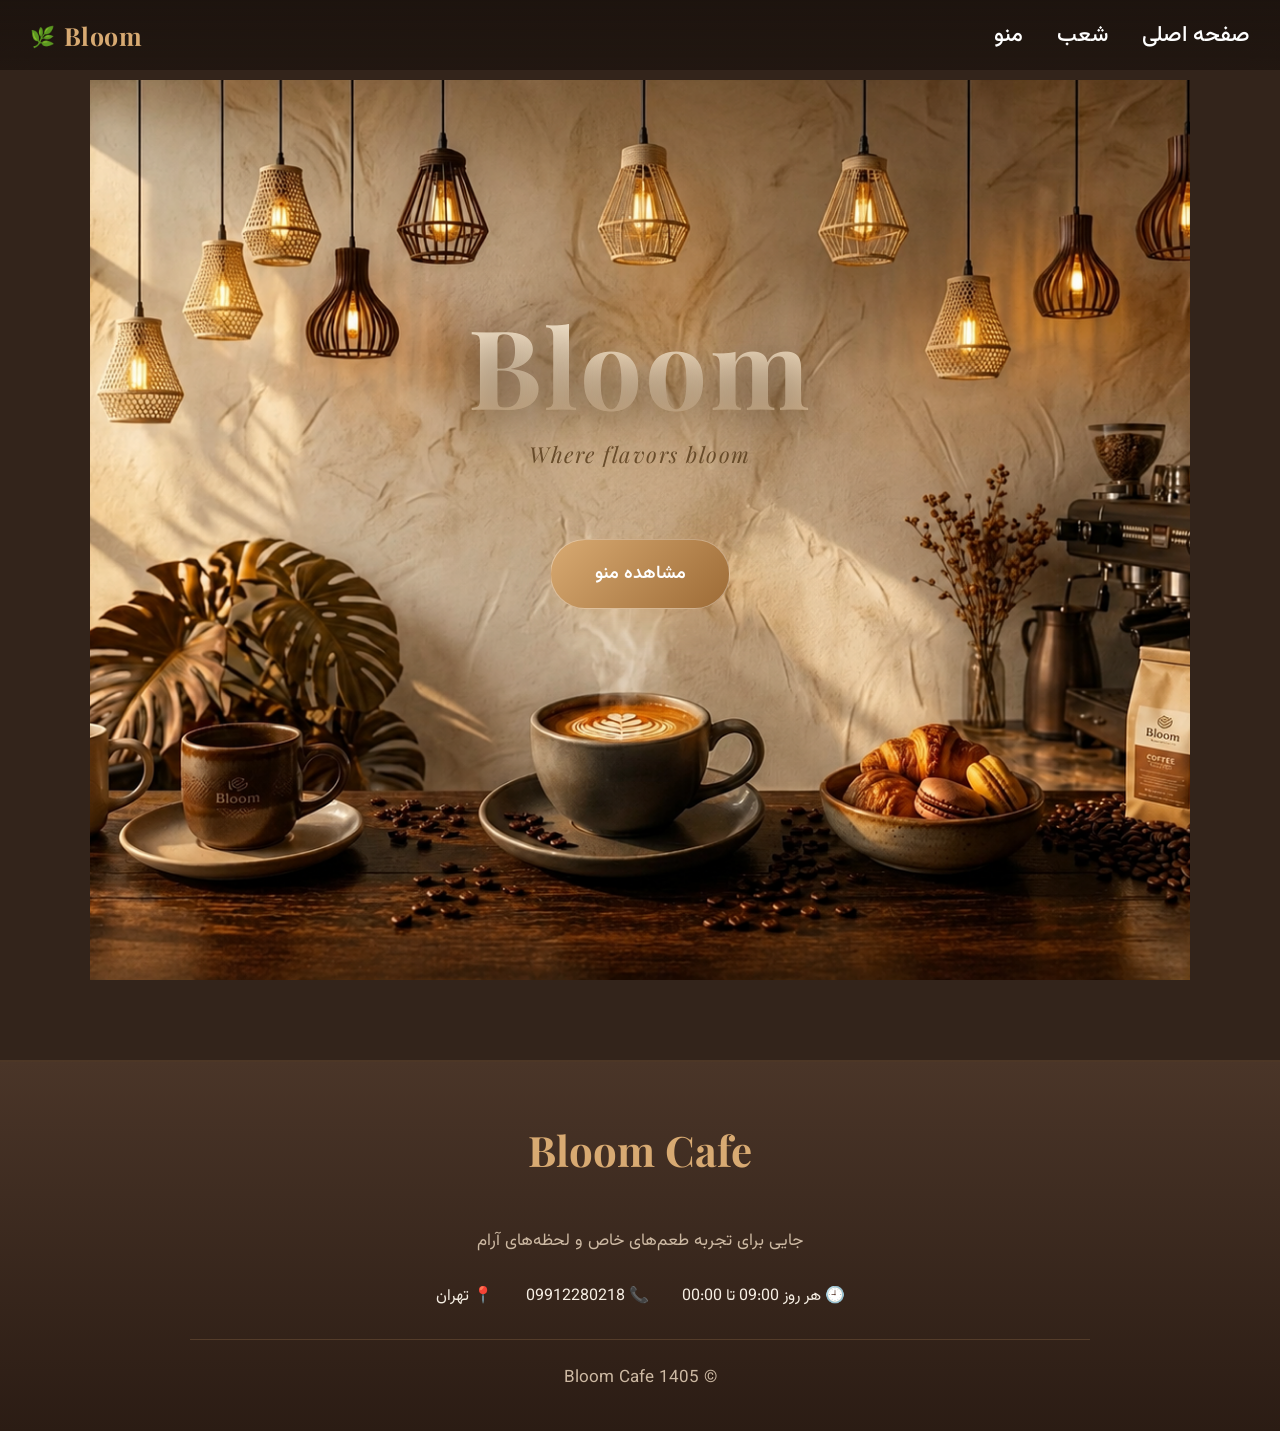
==== index.html @ 7540ba4f "first commit" ====
<!DOCTYPE html>
<html lang="fa" dir="rtl">
    <head>
        <meta charset="UTF-8">
        <meta name="viewport" content="width=device-width, initial-scale=1.0">
        <meta name="description" content="کافه بلوم - جایی که طعم‌ها شکوفه می‌زنند">
        <meta name="theme-color" content="#17100c">

        <link rel="preconnect" href="https://fonts.googleapis.com">
        <link rel="preconnect" href="https://fonts.gstatic.com" crossorigin>
        <link href="https://fonts.googleapis.com/css2?family=Vazirmatn:wght@300;400;500;600;700&display=swap" rel="stylesheet">   
        <link rel="stylesheet" href="style.css">
        <title>کافه بلوم | Bloom </title>
    </head>
    <body>
        <header>
            <nav class="navbar" aria-label="منوی اصلی">
                <div class="navbar-content">

                    <div class="logo">
                      <span class="leaf">🌿</span>
                      <span class="logo-text">Bloom</span>
                    </div>

                    <ul class="nav-links" id="navLinks">
                        <li><a href="menu.html">منو</a></li>
                        <li><a href="menu.html">شعب</a></li> 
                        <li><a href="index.html">صفحه اصلی</a></li>
                    </ul>

                    <button class="hamburger" id="hamburger" type="button" aria-label="منوی موبایل " aria-expanded="false"
                        aria-controls="navLinks">
                        <span></span>
                        <span></span>
                        <span></span>
                    </button>

                </div>

            </nav>
        </header>

        <main>
            <section id="home" class="hero">
                <div class="hero-bg"></div>
                </div>
                    <div class="hero-overlay"></div>
                    <div class="hero-content">
                        <div class="hero-text">
                            <h1>
                            Bloom
                            </h1>
                            <p>
                                Where flavors bloom
                            </p>
                        </div>
                        <a href="menu.html" class="btn">مشاهده منو</a>
                    </div>
            </section>
        </main>

        <footer>
            <div class="footer-content">
                <h2>Bloom Cafe</h2>
                <p>
                جایی برای تجربه طعم‌های خاص و لحظه‌های آرام
                </p>
                <div class="footer-info">
                    <span>🕘 هر روز 09:00 تا 00:00</span>
                    <span>📞 09912280218 </span>
                    <span>📍 تهران</span>
                </div>
                <p class="copyright">
                © 1405 Bloom Cafe
                </p>
            </div>
        </footer>
        <script src="script.js"></script>
    </body>
    
</html>
---- style.css ----
@import url('https://fonts.googleapis.com/css2?family=Vazirmatn:wght@300;400;500;600;700&family=Playfair+Display:wght@600;700&display=swap');

:root{
    --dark-bg: #21150f;
    --dark-card: #3a281c;
    --dark-card-hover: #4a3324;
    --primary: #b88952;
    --gold: #d8aa72;
    --cream: #f6eee3;
    --secondary: #cdb9a3;
    --white: #ffffff;
    --light-bg: #f3e8da;
    --border: rgba(216,170,114,.22);
    --muted:#cdb9a3;
}

*{
    margin:0;
    padding:0;
    box-sizing:border-box;
}

html{
    scroll-behavior:smooth;
}

body{
    font-family:'Vazirmatn',sans-serif;
    background:#33241b;
    color:white;
    overflow-x:hidden;
}

a{
    text-decoration:none;
    color:inherit;
}

ul{
    list-style:none;
}

/* ----------- NAVBAR ---------- */

.navbar{
    position:fixed;
    top:0;
    width:100%;
    height:70px;
    z-index:999;
    background:
    linear-gradient(
    180deg,
    rgba(28,19,14,.95),
    rgba(28,19,14,.75)
    );
    backdrop-filter:blur(15px);
    
}
.navbar-content{
    width:100%;
    padding:0 30px;
    height:70px;
    display:flex;
    align-items:center;
    justify-content:space-between;
    direction:ltr;
}
.logo{
    display:flex;
    align-items:center;
    gap:8px;
    color: #d8aa72;
    font-family:'Playfair Display',serif;
    font-size:25px;
    font-weight:700;
    letter-spacing:.5px;
}
.leaf{
    font-size:20px;
}
.nav-links{
    display:flex;
    align-items:center;
    gap:34px;
}
.nav-links a{
    color:#fff;
    font-size:22px;
    font-weight:500;
    position:relative;
    padding:8px 0;
    transition:.3s ease;
}
.nav-links a:hover{

    color:var(--gold);

}
/* ------- hamburger -----*/

.hamburger{

    display:none;
    background:none;
    border:1px solid rgba(214,166,111,.4);
    width:40px;
    height:35px;
    border-radius:8px;

}
.hamburger span{

    display:block;
    height:2px;
    width:22px;
    background:white;
    margin:5px auto;

}

/* ---------------- HERO ------------- */
.hero{
    position:relative;
    width:100%;
    height:100vh;
    display:flex;
    align-items:center;
    justify-content:center;
    overflow:hidden;
}

.hero-bg{
    position:absolute;
    inset:0;
    width:100%;
    height:100%;
    background-image:url("images/cafe.png");
    background-position:center;
    background-size:cover;
    background-repeat:no-repeat;
}
.hero-overlay{
    background:
    linear-gradient(
    90deg,
    rgba(20,12,8,.55),
    rgba(20,12,8,.15),
    rgba(20,12,8,.55)
    ),
    linear-gradient(
    to bottom,
    rgba(20,12,8,.1),
    rgba(20,12,8,.65)
    );
 }

.hero-content{

    position:relative;
    z-index:2;
    text-align:center;
    display:flex;
    flex-direction:column;
    align-items:center;
    transform: translateY(-60px);

}
.hero-text {
    display:flex;
    flex-direction:column;
    animation:showHero 1s ease forwards;
    align-items:center;
    gap:1px;
}
.hero-text h1{
    font-family:'Playfair Display',serif;
    font-size:110px;
    font-weight:700;
    color: #523828;
    letter-spacing:3px;
    background:linear-gradient(
    180deg,
    #fff3df,
    #c8a47a
    );
    -webkit-background-clip:text;
    -webkit-text-fill-color:transparent;
    text-shadow:
    0 10px 35px rgba(0,0,0,.35);
}
.hero-text p{
    font-family:'Playfair Display', serif;
    font-style: italic;
    font-size:22px;
    color:#5f4322;
    letter-spacing:1.5px;
    opacity:.9;
}

.btn{
    margin-top: 30px;
    display:inline-flex;
    align-items:center;
    justify-content:center;
    color:#fff;
    background:
        linear-gradient(
        135deg,
        #d8aa72,
        #9d6b36
        );
    padding:20px 28px;
    backdrop-filter:blur(10px);
    border:1px solid rgba(255,255,255,.35);
    min-width:180px;
    border-radius:999px;
    font-size:18px;
    font-weight:600;
    font-family:inherit;
    cursor:pointer;
    box-shadow:
    0 15px 35px rgba(216,170,114,.25);
    transition:.3s ease;
    animation:fadeInUp .8s ease-out .4s both;
}
.btn:hover{
    background:#d09b5e;
    transform:translateY(-3px);
    box-shadow:
        0 12px 30px rgba(0,0,0,.3),
        0 0 30px rgba(216,170,114,.25);
}



/* --------------- FOOTER ------------- */

footer{
    background:
    linear-gradient(
    180deg,
    #4a3528 0%,
    #2b1c14 100%
    );
    color:#dfdad6;
    padding:60px 10px 40px;
    border-top:2px solid rgba(214,166,111,.2);
}

.footer-content{
    margin:0 auto;
    max-width:900px;
    text-align:center;

}
.footer-content h2{

    font-family:'Playfair Display',serif;
    font-size:42px;
    color:var(--gold);
    margin-bottom:50px;

}
.footer-content p{
    margin-top: 20px;
    color:var(--muted);
    font-size:17px;

}
.footer-info{

    display:flex;
    justify-content:center;
    gap:33px;
    flex-wrap:wrap;
    margin:30px 0;
    color:var(--cream);

}
.copyright{

    padding-top:25px;
    border-top:1px solid rgba(214,166,111,.2);

}



/* --------- MENU ----------*/

.menu-page{

    padding-top:15px;
}

section{

    width:90%;
    max-width:1100px;
    margin:80px auto;

}
section h2{

    text-align:center;
    color:var(--gold);
    font-size:35px;
    margin-bottom:40px;

}
.menu-item{

    display:flex;
    align-items:center;
    gap:25px;
    background:
    linear-gradient(
    135deg,
    #4b3628,
    #302116
);
    padding:20px;
    border:1px solid rgba(216,170,114,.18);
    border-radius:18px;
    margin-bottom:25px;
    transition:.35s;


}
.menu-item:hover{
    background:
    linear-gradient(
    145deg,
    #594131,
    #3b291e
    );
    transform:translateY(-6px);
    border-color:#d8aa72;
    box-shadow:
    0 20px 45px rgba(0,0,0,.35);

}

.menu-item img{

    width:120px;
    height:120px;
    object-fit:cover;
    border-radius:15px;

}

.item-info{

    flex:1;

}

.item-info h3{

    font-size:25px;

}
.item-info p{

    color:var(--muted);

}
.price{

    color:var(--gold);
    font-size:22px;
    font-weight:bold;

}
/*  MOBILE  */
@media(max-width:700px){
.hero-bg{
background-position:center;
}

.hero-text h1{
font-size:60px;
}


.navbar-content{

    direction:ltr;

}
.hamburger{

    display:block;

}
.nav-links{

    display:none;
    position:absolute;
    top:65px;
    right:0;
    width:100%;
    background:#17100c;
    flex-direction:column;
    text-align:center;
    padding:25px;

}
.nav-links.active{

    display:flex;

}
.hero-text h1{

    font-size:70px;

}
.hero-text p{

    font-size:18px;

}
.btn{

    padding:16px 40px;

}
.menu-item{

    flex-direction:column;
    text-align:center;

}
.price{

    margin-top:10px;

}
.footer-info{

    flex-direction:column;

}
}
@keyframes showHero{

from{
opacity:0;
transform:translateY(40px);
}

to{
opacity:1;
transform:translateY(-40px);
}

}
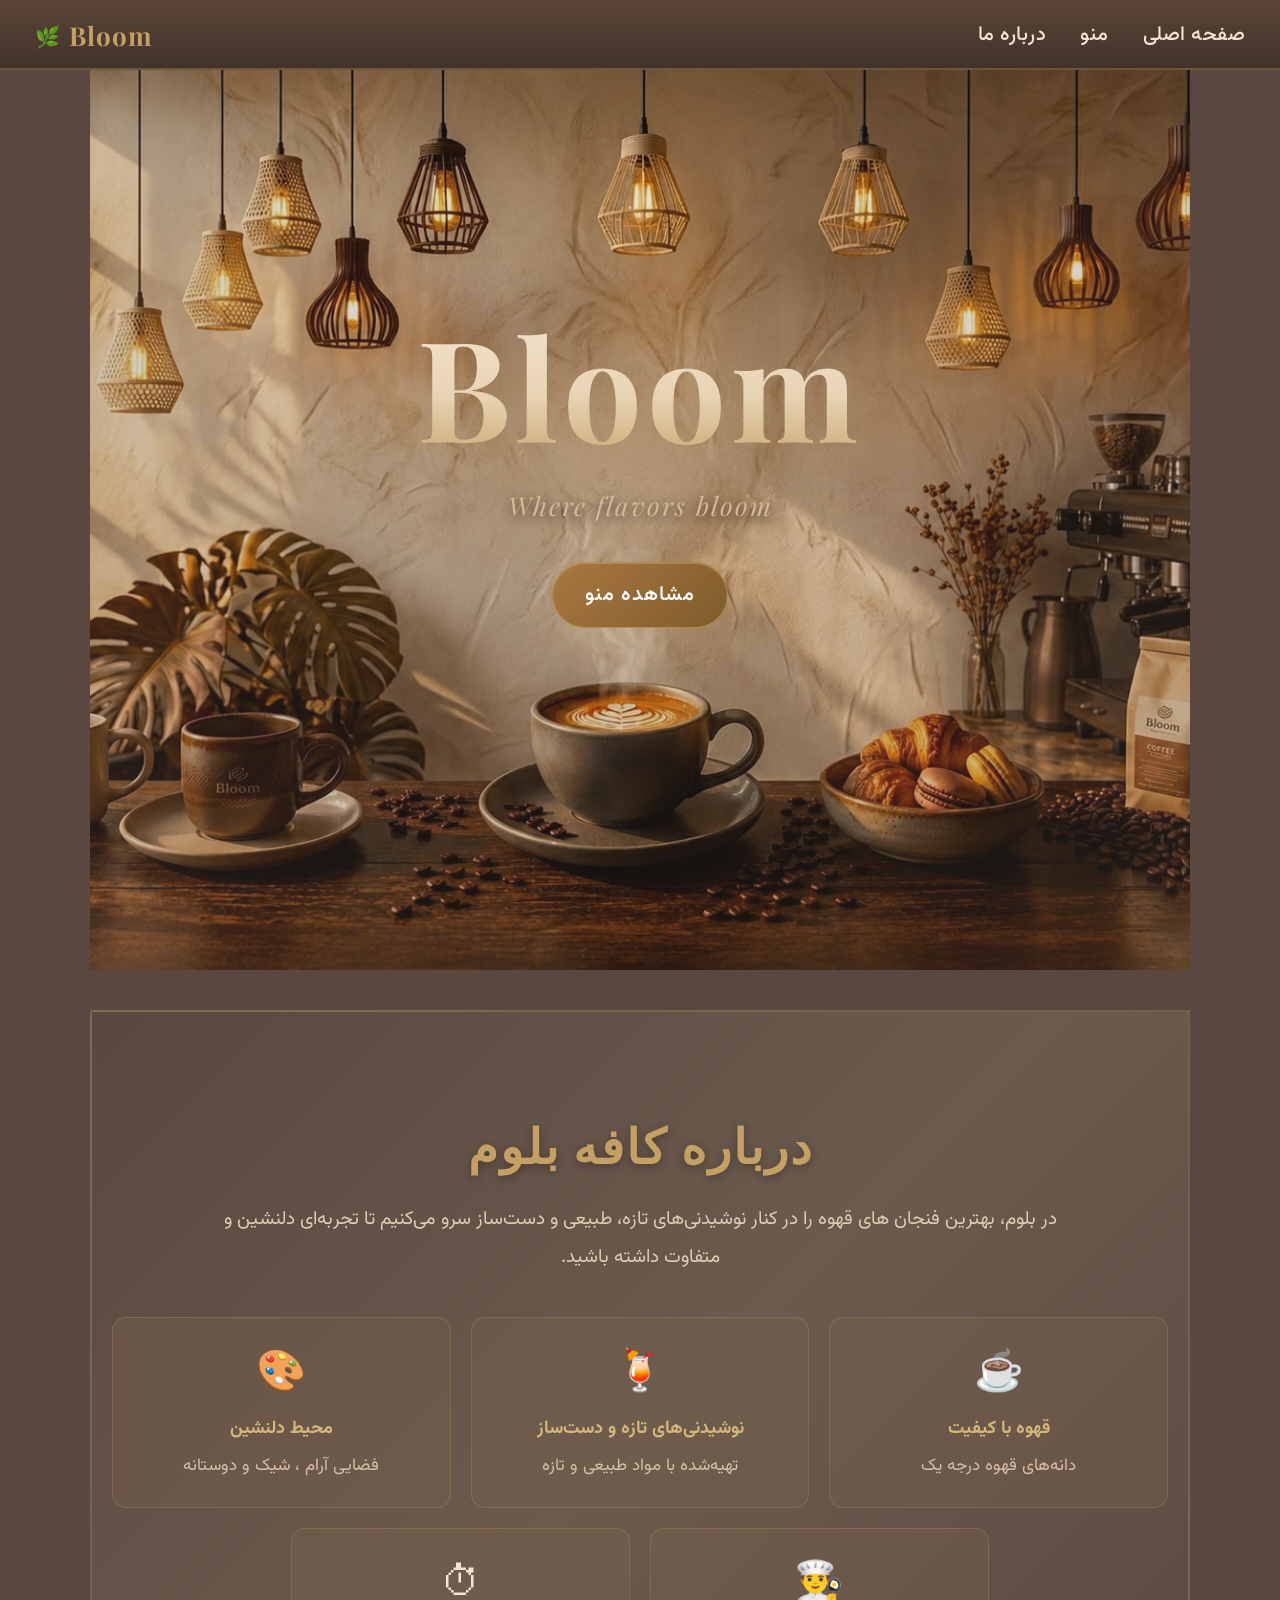
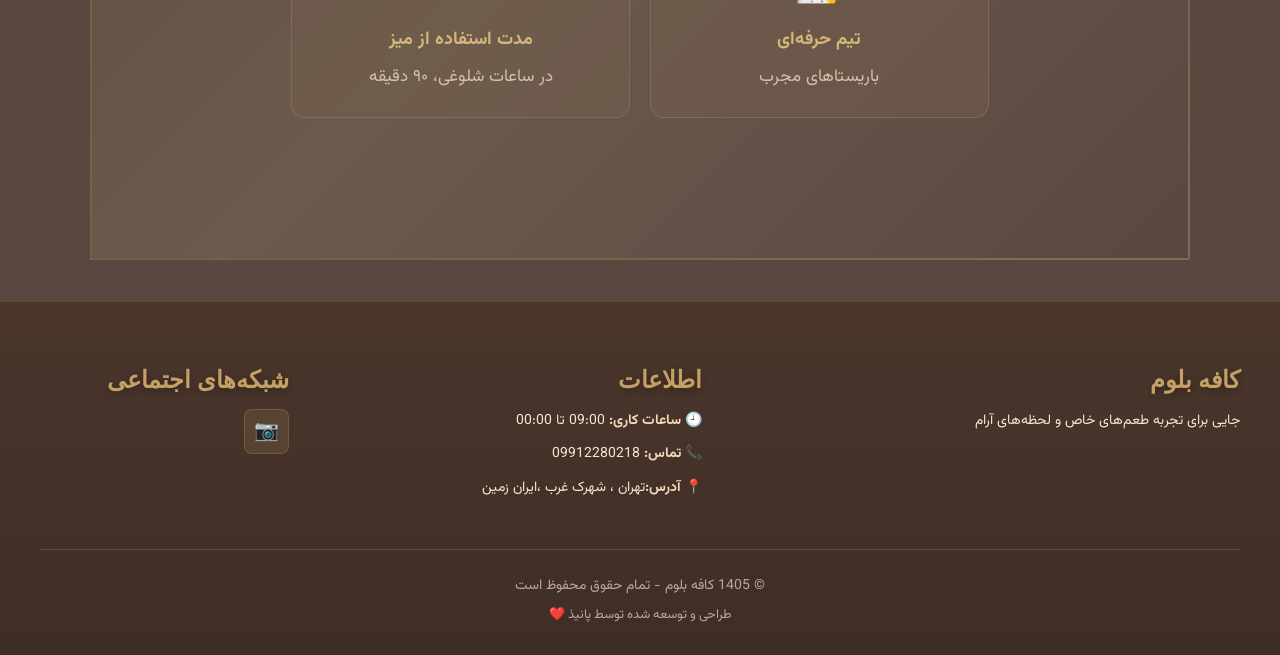
==== commit 87a6a202: "update cafe project" ====
--- a/index.html
+++ b/index.html
@@ -3,79 +3,131 @@
     <head>
         <meta charset="UTF-8">
         <meta name="viewport" content="width=device-width, initial-scale=1.0">
-        <meta name="description" content="کافه بلوم - جایی که طعم‌ها شکوفه می‌زنند">
-        <meta name="theme-color" content="#17100c">
+        <meta name="description" content="کافه بلوم جایی که طعم‌ها شکوفه می‌زنند. قهوه و نوشیدنی‌های با کیفیت در تهران">
+        <meta name="theme-color" content="#5A4840">
+        <meta property="og:image" content="images/cafe.png">
+        <meta property="og:title" content="کافه بلوم - جایی که طعم‌ها شکوفه می‌زنند">
+        <meta property="og:description" content="جایی برای تجربه طعم‌های خاص و لحظه‌های آرام">
+        
+        <link rel="icon" href="data:image/svg+xml,<svg xmlns='http://www.w3.org/2000/svg' viewBox='0 0 100 100'><text y='75' font-size='75'>🌿</text></svg>">
 
         <link rel="preconnect" href="https://fonts.googleapis.com">
         <link rel="preconnect" href="https://fonts.gstatic.com" crossorigin>
-        <link href="https://fonts.googleapis.com/css2?family=Vazirmatn:wght@300;400;500;600;700&display=swap" rel="stylesheet">   
+        <link href="https://fonts.googleapis.com/css2?family=Vazirmatn:wght@300;400;500;600;700&family=Playfair+Display:wght@600;700&display=swap" rel="stylesheet">   
         <link rel="stylesheet" href="style.css">
-        <title>کافه بلوم | Bloom </title>
+        <title>کافه بلوم | Bloom Coffee</title>
     </head>
+    
     <body>
         <header>
             <nav class="navbar" aria-label="منوی اصلی">
                 <div class="navbar-content">
-
-                    <div class="logo">
+                    <a href="index.html" class="logo" aria-label="صفحه اصلی کافه بلوم">
                       <span class="leaf">🌿</span>
                       <span class="logo-text">Bloom</span>
-                    </div>
+                    </a>
 
                     <ul class="nav-links" id="navLinks">
+                        <li><a href="#about">درباره ما</a></li>
                         <li><a href="menu.html">منو</a></li>
-                        <li><a href="menu.html">شعب</a></li> 
-                        <li><a href="index.html">صفحه اصلی</a></li>
+                        <li><a href="index.html" aria-current="page">صفحه اصلی</a></li>
                     </ul>
 
-                    <button class="hamburger" id="hamburger" type="button" aria-label="منوی موبایل " aria-expanded="false"
+                    <button class="hamburger" id="hamburger" type="button" 
+                        aria-label="منوی موبایل" 
+                        aria-expanded="false"
                         aria-controls="navLinks">
                         <span></span>
                         <span></span>
                         <span></span>
                     </button>
-
                 </div>
-
             </nav>
         </header>
 
         <main>
             <section id="home" class="hero">
                 <div class="hero-bg"></div>
+                <div class="hero-overlay"></div>
+                <div class="hero-content">
+                    <div class="hero-text">
+                        <h1>Bloom</h1>
+                        <p>Where flavors bloom</p>
+                    </div>
+                    <a href="menu.html" class="btn">مشاهده منو</a>
                 </div>
-                    <div class="hero-overlay"></div>
-                    <div class="hero-content">
-                        <div class="hero-text">
-                            <h1>
-                            Bloom
-                            </h1>
-                            <p>
-                                Where flavors bloom
-                            </p>
-                        </div>
-                        <a href="menu.html" class="btn">مشاهده منو</a>
+            </section>
+            <section id="about" class="about">
+                <div class="about-content">
+                    <div class="about-text">
+                        <h2>درباره کافه بلوم</h2>
+                        <p>
+                             در بلوم، بهترین فنجان های قهوه را در کنار نوشیدنی‌های تازه،
+                                طبیعی و دست‌ساز سرو می‌کنیم تا تجربه‌ای دلنشین و متفاوت داشته باشید.
+                        </p>
+
+                        <div class="about-features">
+                            <div class="feature">
+                                <span class="feature-icon">☕</span>
+                                <h3>قهوه با کیفیت</h3>
+                                <p>دانه‌های قهوه درجه یک</p>
+                            </div>
+                            <div class="feature">
+                                <span class="feature-icon">🍹</span>
+                                <h3> نوشیدنی‌های تازه و دست‌ساز</h3>
+                                <p>تهیه‌شده با مواد طبیعی و تازه</p>
+                            </div>
+                            <div class="feature">
+                                <span class="feature-icon">🎨</span>
+                                <h3>محیط دلنشین</h3>
+                                <p>فضایی آرام ، شیک و دوستانه</p>
+                            </div>
+                            <div class="feature">
+                                <span class="feature-icon">👨‍🍳</span>
+                                <h3>تیم حرفه‌ای</h3>
+                                <p>باریستاهای مجرب</p>
+                            </div>
+                            <div class="feature">
+                                <span class="feature-icon">⏱</span>
+                                <h3>مدت استفاده از میز</h3>
+                                <p>در ساعات شلوغی، ۹۰ دقیقه</p>
+                            </div>
+                        </div>                    
                     </div>
+
+                </div>
             </section>
         </main>
 
         <footer>
             <div class="footer-content">
-                <h2>Bloom Cafe</h2>
-                <p>
-                جایی برای تجربه طعم‌های خاص و لحظه‌های آرام
-                </p>
-                <div class="footer-info">
-                    <span>🕘 هر روز 09:00 تا 00:00</span>
-                    <span>📞 09912280218 </span>
-                    <span>📍 تهران</span>
+                <div class="footer-main">
+                    <div class="footer-info-box">
+                        <h3>کافه بلوم</h3>
+                        <p>جایی برای تجربه طعم‌های خاص و لحظه‌های آرام</p>
+                    </div>
+                    <div class="footer-info-box">
+                        <h3>اطلاعات</h3>
+                        <div class="footer-details">
+                            <p><strong>🕘 ساعات کاری:</strong> 09:00 تا 00:00</p>
+                            <p><strong>📞 تماس:</strong> 09912280218</p>
+                            <p><strong>📍 آدرس:</strong>تهران ، شهرک غرب ،ایران زمین</p>
+                        </div>
+                    </div>
+                    <div class="footer-info-box">
+                        <h3>شبکه‌های اجتماعی</h3>
+                        <div class="social-links">
+                            <a href="https://instagram.com" aria-label="اینستاگرام" target="_blank">📷</a>
+                        </div>
+                    </div>
                 </div>
-                <p class="copyright">
-                © 1405 Bloom Cafe
-                </p>
+                <div class="footer-bottom">
+                    <p class="copyright">© 1405 کافه بلوم - تمام حقوق محفوظ است</p>
+                    <p class="credit">طراحی و توسعه شده توسط پانیذ ❤️</p>
+                </div>
             </div>
         </footer>
+
         <script src="script.js"></script>
     </body>
-    
 </html>
--- a/style.css
+++ b/style.css
@@ -1,460 +1,782 @@
-@import url('https://fonts.googleapis.com/css2?family=Vazirmatn:wght@300;400;500;600;700&family=Playfair+Display:wght@600;700&display=swap');
-
 :root{
-    --dark-bg: #21150f;
-    --dark-card: #3a281c;
-    --dark-card-hover: #4a3324;
-    --primary: #b88952;
-    --gold: #d8aa72;
-    --cream: #f6eee3;
-    --secondary: #cdb9a3;
-    --white: #ffffff;
-    --light-bg: #f3e8da;
-    --border: rgba(216,170,114,.22);
-    --muted:#cdb9a3;
-}
-
+    --dark-bg: #5A4840;
+    --cream: #F5E6D3;
+    --gold: #C4A064;
+    --gold-light: #E8D4B5;
+    --text: #F5E6D3;
+    --muted: #B8A89A;
+    --border: rgba(196, 160, 100, 0.25);
+}
 *{
-    margin:0;
-    padding:0;
-    box-sizing:border-box;
-}
-
+    margin: 0;
+    padding: 0;
+    box-sizing: border-box;
+}
 html{
-    scroll-behavior:smooth;
+    scroll-behavior: smooth;
 }
 
 body{
-    font-family:'Vazirmatn',sans-serif;
-    background:#33241b;
-    color:white;
-    overflow-x:hidden;
-}
-
+    font-family: 'Vazirmatn', sans-serif;
+    background: var(--dark-bg);
+    color: var(--text);
+    overflow-x: hidden;
+}
 a{
-    text-decoration:none;
-    color:inherit;
-}
-
+    text-decoration: none;
+    color: inherit;
+}
 ul{
-    list-style:none;
-}
-
-/* ----------- NAVBAR ---------- */
+    list-style: none;
+}
+
+/* ----- NAVBAR ------- */
 
 .navbar{
-    position:fixed;
-    top:0;
-    width:100%;
-    height:70px;
-    z-index:999;
+    position: fixed;
+    top: 0;
+    width: 100%;
+    height: 70px;
+    z-index: 999;
+    background: linear-gradient(180deg, rgba(92, 67, 50, 0.6), rgba(42, 30, 22, 0.5));
+    backdrop-filter: blur(20px);
+    border-bottom: 2px solid rgba(196, 161, 100, 0.179);
+}
+
+.navbar-content{
+    width: 100%;
+    padding: 0 35px;
+    height: 70px;
+    display: flex;
+    align-items: center;
+    justify-content: space-between;
+    direction: ltr;
+}
+.nav-links{
+    display: flex;
+    align-items: center;
+    gap: 34px;
+    max-height: none;
+    overflow: visible;
+    transition: max-height 0.3s ease;
+}
+.nav-links a{
+    color: var(--cream);
+    font-size: 20px;
+    font-weight: 500;
+    position: relative;
+    padding: 8px 0;
+    transition: 0.3s ease;
+    letter-spacing: 0.5px;
+}
+.nav-links a:hover{
+    color: var(--gold);
+    text-shadow: 0 0 10px rgba(196, 160, 100, 0.4);
+}
+.logo{
+    display: flex;
+    align-items: center;
+    gap: 8px;
+    color: var(--gold);
+    font-family: 'Playfair Display', serif;
+    font-size: 26px;
+    font-weight: 700;
+    letter-spacing: 1px;
+    transition: 0.3s ease;
+    cursor: pointer;
+}
+.logo:hover{
+    color: var(--gold-light);
+    text-shadow: 0 0 15px rgba(196, 160, 100, 0.3);
+}
+.leaf{
+    font-size: 20px;
+}
+
+/* --- HAMBURGER --- */
+
+.hamburger{
+    display: none;
+    background: none;
+    border: 1.5px solid rgba(196, 160, 100, 0.5);
+    width: 40px;
+    height: 35px;
+    border-radius: 6px;
+    cursor: pointer;
+    transition: all 0.3s ease;
+}
+.hamburger:hover{
+    border-color: var(--gold);
+    box-shadow: 0 0 12px rgba(196, 160, 100, 0.3);
+}
+.hamburger span{
+    display: block;
+    height: 2px;
+    width: 20px;
+    background: var(--cream);
+    margin: 5px auto;
+    transition: all 0.3s ease;
+}
+.hamburger[aria-expanded="true"] span:nth-child(1){
+    transform: rotate(45deg) translate(10px, 10px);
+}
+.hamburger[aria-expanded="true"] span:nth-child(2){
+    opacity: 0;
+}
+.hamburger[aria-expanded="true"] span:nth-child(3){
+    transform: rotate(-45deg) translate(6px, -6px);
+}
+
+/* --- HERO --- */
+
+.hero{
+    position: relative;
+    width: 100%;
+    height: 100vh;
+    display: flex;
+    align-items: center;
+    justify-content: center;
+    overflow: hidden;
+    margin-top: 70px;
+}
+.hero-bg{
+    position: absolute;
+    inset: 0;
+    width: 100%;
+    height: 100%;
+    background-image: url("images/cafe.png");
+    background-position: center;
+    background-size: cover;
+    background-repeat: no-repeat;
+    z-index: 0;
+}
+.hero-overlay{
+    position: absolute;
+    inset: 0;
+    z-index: 1;
     background:
-    linear-gradient(
-    180deg,
-    rgba(28,19,14,.95),
-    rgba(28,19,14,.75)
-    );
-    backdrop-filter:blur(15px);
+        linear-gradient(90deg, rgba(90, 72, 64, 0.2), rgba(90, 72, 64, 0.08), rgba(90, 72, 64, 0.2)),
+        linear-gradient(to bottom, rgba(90, 72, 64, 0.05), rgba(90, 72, 64, 0.2));
+}
+.hero-content{
+    position: relative;
+    z-index: 2;
+    text-align: center;
+    display: flex;
+    flex-direction: column;
+    align-items: center;
+    transform: translateY(-60px);
+    animation: fadeIn 1s ease-out;
+}
+.hero-text{
+    display: flex;
+    flex-direction: column;
+    animation: showHero 1s ease forwards;
+    align-items: center;
+    gap: 1px;
+}
+.hero-text h1{
+    font-family: 'Playfair Display', serif;
+    font-size: 140px;
+    font-weight: 700;
+    letter-spacing: 5px;
+    background: linear-gradient(180deg, #F5E6D3 0%, #E8D4B5 55%, #C4A064 100%);
+    -webkit-background-clip: text;
+    -webkit-text-fill-color: transparent;
+    background-clip: text;
+    margin: 0;
+    filter: drop-shadow(0 8px 20px rgba(196, 160, 100, 0.25));
+}
+.hero-text p{
+    color: #D4B896;
+    font-family: 'Playfair Display', serif;
+    font-style: italic;
+    font-weight: 400;
+    line-height: 1.3;
+    font-size: 26px;
+    letter-spacing: 2px;
+    text-shadow: 0 3px 12px rgba(0, 0, 0, 0.6), 0 0 20px rgba(196, 160, 100, 0.25);
+    margin-top: 10px;
+}
+
+/* ---------- BUTTON ---------- */
+
+.btn{
+    display: inline-flex;
+    color: #fff;
+    background: linear-gradient(135deg, #a97741, #7f5c2b);
+    padding: 16px 32px;
+    border: 1.5px solid rgba(193, 158, 98, 0.6);
+    border-radius: 50px;
+    font-size: 20px;
+    font-weight: 600;
+    font-family: inherit;
+    cursor: pointer;
+    box-shadow: 0 12px 35px rgba(196, 160, 100, 0.2),
+                inset 0 1px 0 rgba(255, 255, 255, 0.2);
+    transition: all 0.35s ease;
+    letter-spacing: 1px;
+}
+.hero .btn{
+    margin-top: 40px;
+    animation: fadeInUp 0.8s ease-out 0.4s both;
+}
+.btn:hover{
+    background: linear-gradient(135deg, #7d5d3e, #9A7F5A);
+    transform: translateY(-3px);
+    box-shadow: 0 18px 45px rgba(196, 160, 100, 0.3),
+                0 0 30px rgba(196, 160, 100, 0.25),
+                inset 0 1px 0 rgba(255, 255, 255, 0.3);
+    border-color: var(--gold-light);
+}
+.btn:active{
+    transform: translateY(-1px);
+}
+/* ------- ABOUT ------ */
+
+.about{
+    padding: 100px 20px;
+    background: linear-gradient(135deg, #5A4840 0%, #6b5a4d 50%, #5A4840 100%);
+    border: 2px solid var(--border);
+}
+.about-content{
+    max-width: 1100px;
+    margin: 0 auto;
+}
+.about-text{
+    width: 100%;
+    text-align: center;
+}
+.about-text h2{
+    font-family: 'Playfair Display', serif;
+    font-size: 48px;
+    color: var(--gold);
+    margin-bottom: 25px;
+    letter-spacing: 2px;
+    text-shadow: 0 2px 10px rgba(0, 0, 0, 0.3);
+}
+.about-text > p{
+    max-width: 850px;
+    margin: 0 auto 15px;
+    color: #e1cbb4;
+    font-size: 19px;
+    line-height: 2;
+    text-align: center;
+}
+.about-features{
+    display: grid;
+    grid-template-columns: repeat(6, 1fr);
+    gap: 20px;
+    margin: 40px 0;
+}
+.feature{
+    grid-column: span 2;
+    text-align: center;
+    padding: 25px 18px;
+    background: rgba(115, 94, 78, 0.49);
+    border-radius: 14px;
+    border: 1px solid var(--border);
+    transition: 0.3s ease;
+}
+.feature:nth-child(4){
+    grid-column: 2 / span 2;
+}
+
+.feature:nth-child(5){
+    grid-column: 4 / span 2;
+}
+.feature:hover{
+    background: rgba(90, 69, 53, 0.662);
+    transform: translateY(-5px);
+    box-shadow: 0 10px 25px rgba(147, 126, 91, 0.376);
+}
+.feature-icon{
+    font-size: 40px;
+    display: block;
+    margin-bottom: 10px;
+}
+.feature h3{
+    color: #ddbe7ded;;
+    font-size: 18px;
+    margin-bottom: 8px;
+}
+.feature p{
+    color: #d4c0aa;;
+    font-size: 17px;
+    line-height: 1.8;
+    margin: 0;
+}
+
+/* ----- FOOTER ----- */
+
+footer{
+    background: linear-gradient(180deg, #4A362B 0%, #3E2E26 100%);
+    color: #F5E6D3;
+    padding: 60px 20px 30px;
+    border-top: 2px solid var(--border);
+}
+.footer-content{
+    max-width: 1200px;
+    margin: 0 auto;
+}
+.footer-main{
+    display: grid;
+    grid-template-columns: 2fr 1.5fr 1fr;
+    gap: 40px;
+    margin-bottom: 40px;
+}
+.footer-info-box h3{
+    font-family: 'Playfair Display', serif;
+    font-size: 24px;
+    color: var(--gold);
+    margin-bottom: 15px;
+    text-shadow: 0 2px 8px rgba(0, 0, 0, 0.3);
+}
+.footer-info-box p{
+    color:var(--cream);
+    font-size: 14px;
+    line-height: 1.8;
+    margin-bottom: 10px;
+}
+.footer-details p{
+    margin-bottom: 8px;
+    white-space: nowrap;
+}
+.footer-details strong{
+    color: #f4d8b9;
+}
+.social-links{
+    display: flex;
+    gap: 15px;
+    align-items: center;
+    flex-wrap: wrap;
+}
+.social-links a{
+    display: inline-flex;
+    align-items: center;
+    justify-content: center;
+    width: 45px;
+    height: 45px;
+    background: rgba(196, 160, 100, 0.15);
+    border: 1.5px solid var(--border);
+    border-radius: 8px;
+    font-size: 20px;
+    transition: all 0.3s ease;
+    text-decoration: none;
+}
+.social-links a:hover{
+    background: rgba(196, 160, 100, 0.3);
+    border-color: var(--gold);
+    transform: translateY(-3px);
+    box-shadow: 0 8px 20px rgba(196, 160, 100, 0.15);
+}
+.footer-bottom{
+    border-top: 1.5px solid var(--border);
+    padding-top: 25px;
+    text-align: center;
+}
+.copyright{
+    color: var(--muted);
+    font-size: 14px;
+    margin-bottom: 8px;
+}
+.credit{
+    color: var(--muted);
+    font-size: 13px;
+}
+/* ----MENU---- */
+
+.filter-btns{
+    display: flex;
+    justify-content: center;
+    gap: 15px;
+    padding: 40px 20px 0;
+    flex-wrap: wrap;
+}
+.filter-btn{
+    background: transparent;
+    border: 1.5px solid var(--border);
+    color: var(--muted);
+    padding: 10px 28px;
+    border-radius: 50px;
+    font-size: 15px;
+    font-family: inherit;
+    font-weight: 500;
+    cursor: pointer;
+    transition: all 0.3s ease;
+    letter-spacing: 0.5px;
+}
+.filter-btn:hover{
+    border-color: var(--gold);
+    color: var(--gold);
+}
+.filter-btn.active{
+    background: linear-gradient(135deg, #a97741, #7f5c2b);
+    border-color: transparent;
+    color: #fff;
+    box-shadow: 0 8px 20px rgba(196, 160, 100, 0.25);
+}
+section.hidden{
+    display: none;
+}
+.menu-page{
+    padding-top: 70px;
+    background: var(--dark-bg);
+    min-height: 100vh;
+}
+section{
+    width: 90%;
+    max-width: 1100px;
+    margin: 40px auto;
+}
+
+section h2{
+    text-align: center;
+    color: var(--gold);
+    font-size: 36px;
+    margin-bottom: 50px;
+    font-family: 'Playfair Display', serif;
+    letter-spacing: 2px;
+    text-shadow: 0 2px 10px rgba(0, 0, 0, 0.4);
+    animation: fadeIn 0.8s ease-out;
+}
+.menu-item{
+    display: flex;
+    align-items: center;
+    gap: 30px;
+    background: linear-gradient(135deg, rgba(78, 58, 42, 0.8), rgba(58, 42, 30, 0.6));
+    padding: 28px 30px;
+    border: 1.5px solid var(--border);
+    border-radius: 12px;
+    margin-bottom: 25px;
+    backdrop-filter: blur(10px);
+    box-shadow: 0 8px 32px rgba(0, 0, 0, 0.3),
+                inset 0 1px 0 rgba(196, 160, 100, 0.1);
+    transition: background 0.35s cubic-bezier(0.4, 0, 0.2, 1),
+                border-color 0.35s ease,
+                box-shadow 0.35s ease,
+                transform 0.35s ease;
+    animation: slideInUp 0.6s ease-out both;
+}
+.menu-item:hover{
+    background: linear-gradient(135deg, rgba(70, 50, 38, 0.95), rgba(58, 42, 30, 0.8));
+    transform: translateY(-6px);
+    border-color: var(--gold);
+    box-shadow: 0 15px 50px rgba(196, 160, 100, 0.2),
+                0 0 30px rgba(196, 160, 100, 0.15),
+                inset 0 1px 0 rgba(196, 160, 100, 0.2);
+}
+.menu-item img{
+    width: 120px;
+    height: 120px;
+    object-fit: cover;
+    border-radius: 10px;
+    flex-shrink: 0;
+    box-shadow: 0 8px 25px rgba(0, 0, 0, 0.3);
+    transition: transform 0.4s cubic-bezier(0.4, 0, 0.2, 1),
+                box-shadow 0.4s ease;
+}
+.menu-item:hover img{
+    transform: scale(1.1) rotateZ(-2deg);
+    box-shadow: 0 12px 35px rgba(0, 0, 0, 0.4),
+                0 0 20px rgba(196, 160, 100, 0.2);
+}
+.item-info{
+    flex: 1;
+}
+.item-info h3{
+    font-size: 24px;
+    color: var(--gold-light);
+    font-weight: 600;
+    letter-spacing: 0.5px;
+    margin-bottom: 6px;
+}
+.item-info p{
+    color: var(--muted);
+    font-size: 16px;
+    line-height: 1.6;
+}
+.price{
+    color: var(--gold);
+    font-size: 20px;
+    font-weight: 700;
+    white-space: nowrap;
+    letter-spacing: 0.5px;
+}
+
+/*ANIMATIONS*/
+@keyframes showHero{
+    from{ opacity: 0; transform: translateY(50px); }
+    to{ opacity: 1; transform: translateY(0); }
+}
+@keyframes fadeInUp{
+    from{ opacity: 0; transform: translateY(30px); }
+    to{ opacity: 1; transform: translateY(0); }
+}
+@keyframes slideInUp{
+    from{ opacity: 0; transform: translateY(40px); }
+    to{ opacity: 1; transform: translateY(0); }
+}
+@keyframes fadeIn{
+    from{ opacity: 0; }
+    to{ opacity: 1; }
+}
+/* ================= MOBILE ================= */
+
+@media (max-width: 768px){
+
+    /*NAVBAR*/
+
+    .navbar-content{
+        height: 70px;
+        padding: 0 16px;
+    }
+    .logo{
+        font-size: 22px;
+    }
+    .hamburger{
+        display: block;
+    }
+    .nav-links{
+        position: absolute;
+        top: 70px;
+        right: 0;
+        width: 100%;
+        display: flex;
+        flex-direction: column;
+        align-items: center;
+        background: #3E2E1F;
+        padding: 0;
+        max-height: 0;
+        overflow: hidden;
+        border-bottom: 1px solid var(--border);
+        transition: max-height 0.35s ease, padding 0.35s ease;
+    }
+    .nav-links.active{
+        max-height: 400px;
+        padding: 15px 20px;
+    }
+    .nav-links li{
+        width: 100%;
+        text-align: center;
+        border-bottom: 1px solid var(--border);
+        padding: 12px 0;
+    }
+    .nav-links li:nth-child(1) { order: 3; }
+    .nav-links li:nth-child(2) { order: 2; }
+    .nav-links li:nth-child(3) { order: 1; }
     
-}
-.navbar-content{
-    width:100%;
-    padding:0 30px;
-    height:70px;
-    display:flex;
-    align-items:center;
-    justify-content:space-between;
-    direction:ltr;
-}
-.logo{
-    display:flex;
-    align-items:center;
-    gap:8px;
-    color: #d8aa72;
-    font-family:'Playfair Display',serif;
-    font-size:25px;
-    font-weight:700;
-    letter-spacing:.5px;
-}
-.leaf{
-    font-size:20px;
-}
-.nav-links{
-    display:flex;
-    align-items:center;
-    gap:34px;
-}
-.nav-links a{
-    color:#fff;
-    font-size:22px;
-    font-weight:500;
-    position:relative;
-    padding:8px 0;
-    transition:.3s ease;
-}
-.nav-links a:hover{
-
-    color:var(--gold);
-
-}
-/* ------- hamburger -----*/
-
-.hamburger{
-
-    display:none;
-    background:none;
-    border:1px solid rgba(214,166,111,.4);
-    width:40px;
-    height:35px;
-    border-radius:8px;
-
-}
-.hamburger span{
-
-    display:block;
-    height:2px;
-    width:22px;
-    background:white;
-    margin:5px auto;
-
-}
-
-/* ---------------- HERO ------------- */
-.hero{
-    position:relative;
-    width:100%;
-    height:100vh;
-    display:flex;
-    align-items:center;
-    justify-content:center;
-    overflow:hidden;
-}
-
-.hero-bg{
-    position:absolute;
-    inset:0;
-    width:100%;
-    height:100%;
-    background-image:url("images/cafe.png");
-    background-position:center;
-    background-size:cover;
-    background-repeat:no-repeat;
-}
-.hero-overlay{
-    background:
-    linear-gradient(
-    90deg,
-    rgba(20,12,8,.55),
-    rgba(20,12,8,.15),
-    rgba(20,12,8,.55)
-    ),
-    linear-gradient(
-    to bottom,
-    rgba(20,12,8,.1),
-    rgba(20,12,8,.65)
-    );
- }
-
-.hero-content{
-
-    position:relative;
-    z-index:2;
-    text-align:center;
-    display:flex;
-    flex-direction:column;
-    align-items:center;
-    transform: translateY(-60px);
-
-}
-.hero-text {
-    display:flex;
-    flex-direction:column;
-    animation:showHero 1s ease forwards;
-    align-items:center;
-    gap:1px;
-}
-.hero-text h1{
-    font-family:'Playfair Display',serif;
-    font-size:110px;
-    font-weight:700;
-    color: #523828;
-    letter-spacing:3px;
-    background:linear-gradient(
-    180deg,
-    #fff3df,
-    #c8a47a
-    );
-    -webkit-background-clip:text;
-    -webkit-text-fill-color:transparent;
-    text-shadow:
-    0 10px 35px rgba(0,0,0,.35);
-}
-.hero-text p{
-    font-family:'Playfair Display', serif;
-    font-style: italic;
-    font-size:22px;
-    color:#5f4322;
-    letter-spacing:1.5px;
-    opacity:.9;
-}
-
-.btn{
-    margin-top: 30px;
-    display:inline-flex;
-    align-items:center;
-    justify-content:center;
-    color:#fff;
-    background:
-        linear-gradient(
-        135deg,
-        #d8aa72,
-        #9d6b36
-        );
-    padding:20px 28px;
-    backdrop-filter:blur(10px);
-    border:1px solid rgba(255,255,255,.35);
-    min-width:180px;
-    border-radius:999px;
-    font-size:18px;
-    font-weight:600;
-    font-family:inherit;
-    cursor:pointer;
-    box-shadow:
-    0 15px 35px rgba(216,170,114,.25);
-    transition:.3s ease;
-    animation:fadeInUp .8s ease-out .4s both;
-}
-.btn:hover{
-    background:#d09b5e;
-    transform:translateY(-3px);
-    box-shadow:
-        0 12px 30px rgba(0,0,0,.3),
-        0 0 30px rgba(216,170,114,.25);
-}
-
-
-
-/* --------------- FOOTER ------------- */
-
-footer{
-    background:
-    linear-gradient(
-    180deg,
-    #4a3528 0%,
-    #2b1c14 100%
-    );
-    color:#dfdad6;
-    padding:60px 10px 40px;
-    border-top:2px solid rgba(214,166,111,.2);
-}
-
-.footer-content{
-    margin:0 auto;
-    max-width:900px;
-    text-align:center;
-
-}
-.footer-content h2{
-
-    font-family:'Playfair Display',serif;
-    font-size:42px;
-    color:var(--gold);
-    margin-bottom:50px;
-
-}
-.footer-content p{
-    margin-top: 20px;
-    color:var(--muted);
-    font-size:17px;
-
-}
-.footer-info{
-
-    display:flex;
-    justify-content:center;
-    gap:33px;
-    flex-wrap:wrap;
-    margin:30px 0;
-    color:var(--cream);
-
-}
-.copyright{
-
-    padding-top:25px;
-    border-top:1px solid rgba(214,166,111,.2);
-
-}
-
-
-
-/* --------- MENU ----------*/
-
-.menu-page{
-
-    padding-top:15px;
-}
-
-section{
-
-    width:90%;
-    max-width:1100px;
-    margin:80px auto;
-
-}
-section h2{
-
-    text-align:center;
-    color:var(--gold);
-    font-size:35px;
-    margin-bottom:40px;
-
-}
-.menu-item{
-
-    display:flex;
-    align-items:center;
-    gap:25px;
-    background:
-    linear-gradient(
-    135deg,
-    #4b3628,
-    #302116
-);
-    padding:20px;
-    border:1px solid rgba(216,170,114,.18);
-    border-radius:18px;
-    margin-bottom:25px;
-    transition:.35s;
-
-
-}
-.menu-item:hover{
-    background:
-    linear-gradient(
-    145deg,
-    #594131,
-    #3b291e
-    );
-    transform:translateY(-6px);
-    border-color:#d8aa72;
-    box-shadow:
-    0 20px 45px rgba(0,0,0,.35);
-
-}
-
-.menu-item img{
-
-    width:120px;
-    height:120px;
-    object-fit:cover;
-    border-radius:15px;
-
-}
-
-.item-info{
-
-    flex:1;
-
-}
-
-.item-info h3{
-
-    font-size:25px;
-
-}
-.item-info p{
-
-    color:var(--muted);
-
-}
-.price{
-
-    color:var(--gold);
-    font-size:22px;
-    font-weight:bold;
-
-}
-/*  MOBILE  */
-@media(max-width:700px){
-.hero-bg{
-background-position:center;
-}
-
-.hero-text h1{
-font-size:60px;
-}
-
-
-.navbar-content{
-
-    direction:ltr;
-
-}
-.hamburger{
-
-    display:block;
-
-}
-.nav-links{
-
-    display:none;
-    position:absolute;
-    top:65px;
-    right:0;
-    width:100%;
-    background:#17100c;
-    flex-direction:column;
-    text-align:center;
-    padding:25px;
-
-}
-.nav-links.active{
-
-    display:flex;
-
-}
-.hero-text h1{
-
-    font-size:70px;
-
-}
-.hero-text p{
-
-    font-size:18px;
-
-}
-.btn{
-
-    padding:16px 40px;
-
-}
-.menu-item{
-
-    flex-direction:column;
-    text-align:center;
-
-}
-.price{
-
-    margin-top:10px;
-
-}
-.footer-info{
-
-    flex-direction:column;
-
-}
-}
-@keyframes showHero{
-
-from{
-opacity:0;
-transform:translateY(40px);
-}
-
-to{
-opacity:1;
-transform:translateY(-40px);
-}
-
+    .nav-links a{
+        font-size: 17px;
+        display: block;
+    }
+
+    /* HERO */
+
+    .hero{
+        min-height: 100vh;
+        height: auto;
+    }
+    .hero-content{
+        width: 100%;
+        padding: 0 20px;
+        transform: translateY(-30px);
+    }
+    .hero-text{
+        transform: translateY(-20px);
+    }
+    .hero-text h1{
+        font-size: 60px;
+        letter-spacing: 2px;
+    }
+    .hero-text p{
+        font-size: 17px;
+        letter-spacing: 1px;
+    }
+    .btn{
+        transform: translateY(55px);
+        padding: 14px 30px;
+        min-width: 160px;
+        font-size: 15px;
+    }
+
+    /*ABOUT*/
+
+    .about{
+        padding: 70px 18px;
+    }
+    .about-content{
+        width: 100%;
+        max-width: 600px;
+        margin: 0 auto;
+    }
+    .about-text h2{
+        font-size: 34px;
+        margin-bottom: 22px;
+        letter-spacing: 1px;
+    }
+    .about-text > p{
+        max-width: 500px;
+        font-size: 15px;
+        line-height: 2;
+    }
+    .about-features{
+        display: flex;
+        flex-direction: column;
+        align-items: center;
+        gap: 16px;
+        margin: 35px auto 0;
+    }
+    .feature{
+        width: 100%;
+        max-width: 380px;
+        padding: 24px 18px;
+    }
+    .feature:nth-child(4),
+    .feature:nth-child(5){
+        grid-column: auto;
+    }
+    .feature-icon{
+        font-size: 36px;
+    }
+    .feature h3{
+        font-size: 18px;
+    }
+    .feature p{
+        font-size: 14px;
+    }
+
+    /* MENU */
+
+    section{
+        width: 92%;
+        margin: 50px auto;
+    }
+    section h2{
+        font-size: 29px;
+        margin-bottom: 30px;
+    }
+    .menu-page{
+        padding-top: 80px;
+    }
+    .menu-item{
+        flex-direction: column;
+        align-items: center;
+        text-align: center;
+        padding: 20px;
+        gap: 16px;
+        border-radius: 16px;
+    }
+    .menu-item img{
+        width: 105px;
+        height: 105px;
+        border-radius: 14px;
+    }
+    .item-info{
+        width: 100%;
+    }
+    .item-info h3{
+        font-size: 21px;
+    }
+    .item-info p{
+        font-size: 14px;
+        line-height: 1.8;
+    }
+    .price{
+        margin-top: 5px;
+        font-size: 18px;
+    }
+    .filter-btns{
+        padding: 20px 15px 0;
+    }
+
+    /* FOOTER */
+
+    footer{
+        padding: 55px 20px 30px;
+    }
+    .footer-main{
+        grid-template-columns: 1fr;
+    }
+    .copyright{
+        padding-top: 20px;
+        text-align: center;
+    }
+    .footer-details p{
+        white-space: normal;
+    }
+}
+/*SMALL PHONE */
+
+@media (max-width: 500px){
+
+    .navbar-content{
+        padding: 0 12px;
+    }
+    .logo{
+        font-size: 20px;
+    }
+    .hero-content{
+        padding: 0 15px;
+    }
+    .hero-text h1{
+        font-size: 48px;
+        letter-spacing: 1px;
+    }
+    .hero-text p{
+        font-size: 15px;
+    }
+    .btn{
+        min-width: 145px;
+        padding: 13px 25px;
+        font-size: 14px;
+    }
+    .about{
+        padding: 60px 15px;
+    }
+    .about-text h2{
+        font-size: 29px;
+    }
+    .about-text > p{
+        font-size: 14px;
+    }
+    .feature{
+        max-width: 350px;
+        padding: 22px 15px;
+    }
+    .feature-icon{
+        font-size: 32px;
+    }
+    .feature h3{
+        font-size: 17px;
+    }
+    .feature p{
+        font-size: 13px;
+    }
+    section{
+        width: 94%;
+    }
+    section h2{
+        font-size: 25px;
+    }
+    .menu-item{
+        padding: 18px;
+    }
+    .menu-item img{
+        width: 95px;
+        height: 95px;
+    }
+    .item-info h3{
+        font-size: 19px;
+    }
+    .price{
+        font-size: 17px;
+    }
+}
+@media (prefers-reduced-motion: reduce){
+    *{
+        animation-duration: 0.01ms !important;
+        animation-iteration-count: 1 !important;
+        transition-duration: 0.01ms !important;
+    }
 }
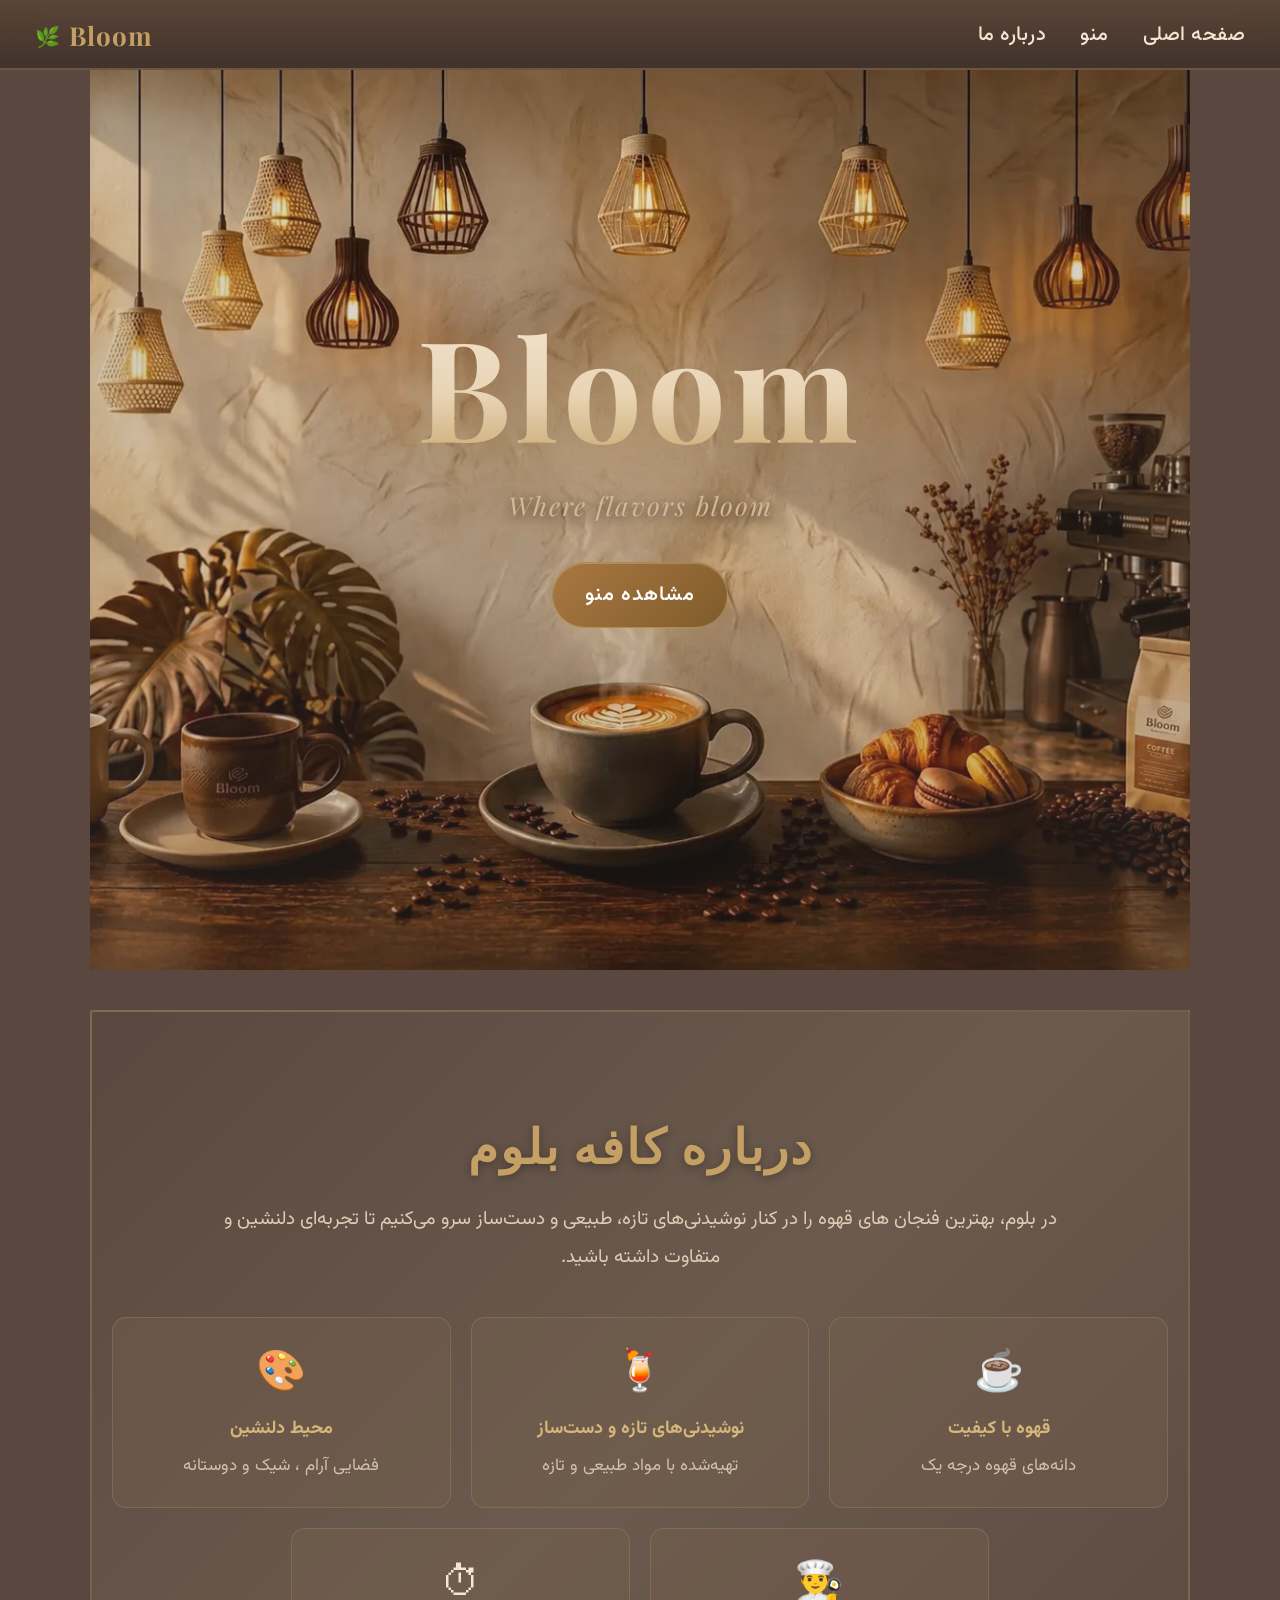
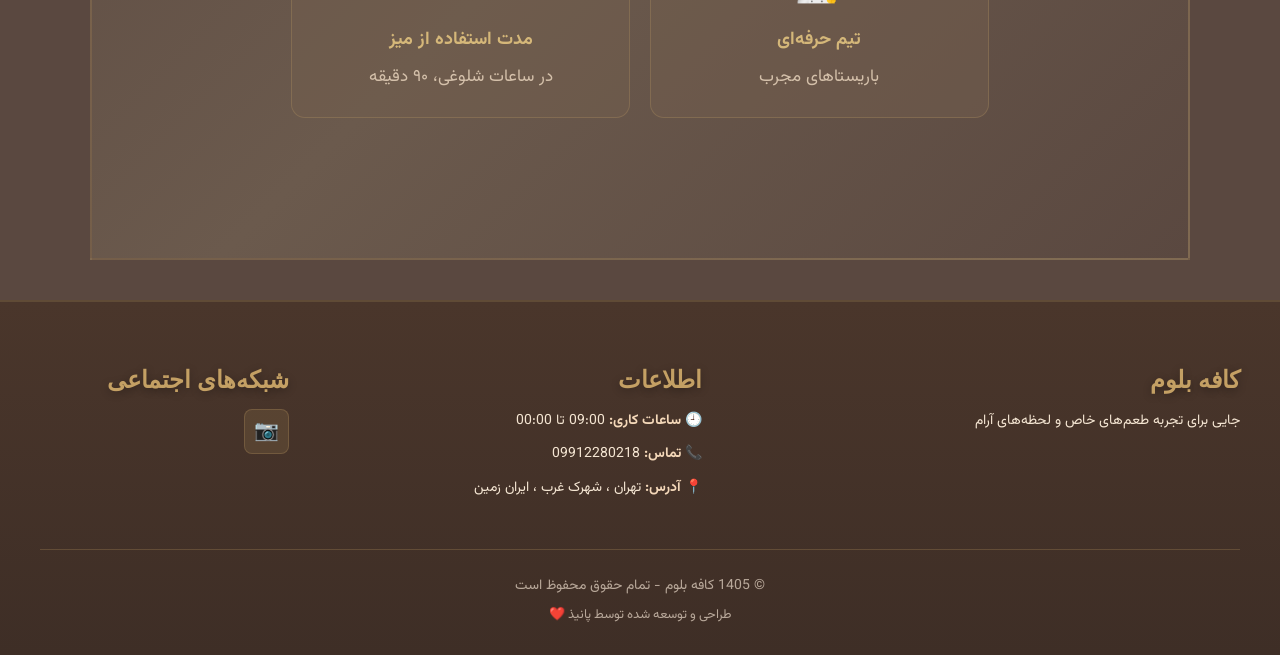
==== commit 7cfef1ff: "fix : clean up cpde" ====
--- a/index.html
+++ b/index.html
@@ -111,7 +111,7 @@
                         <div class="footer-details">
                             <p><strong>🕘 ساعات کاری:</strong> 09:00 تا 00:00</p>
                             <p><strong>📞 تماس:</strong> 09912280218</p>
-                            <p><strong>📍 آدرس:</strong>تهران ، شهرک غرب ،ایران زمین</p>
+                            <p><strong>📍 آدرس:</strong> تهران ، شهرک غرب ، ایران زمین </p>
                         </div>
                     </div>
                     <div class="footer-info-box">
--- a/style.css
+++ b/style.css
@@ -118,13 +118,14 @@
     transition: all 0.3s ease;
 }
 .hamburger[aria-expanded="true"] span:nth-child(1){
-    transform: rotate(45deg) translate(10px, 10px);
+    transform: rotate(45deg) translate(5px, 7px);
 }
 .hamburger[aria-expanded="true"] span:nth-child(2){
     opacity: 0;
+    transform: scale(0);
 }
 .hamburger[aria-expanded="true"] span:nth-child(3){
-    transform: rotate(-45deg) translate(6px, -6px);
+    transform: rotate(-45deg) translate(5px, -7px);
 }
 
 /* --- HERO --- */
@@ -144,7 +145,7 @@
     inset: 0;
     width: 100%;
     height: 100%;
-    background-image: url("images/cafe.png");
+    background-image: url("images/cafe.webp");
     background-position: center;
     background-size: cover;
     background-repeat: no-repeat;
@@ -296,12 +297,12 @@
     margin-bottom: 10px;
 }
 .feature h3{
-    color: #ddbe7ded;;
+    color: #ddbe7ded;
     font-size: 18px;
     margin-bottom: 8px;
 }
 .feature p{
-    color: #d4c0aa;;
+    color: #d4c0aa;
     font-size: 17px;
     line-height: 1.8;
     margin: 0;
@@ -540,42 +541,44 @@
     .nav-links{
         position: absolute;
         top: 70px;
+        left: 0;
         right: 0;
-        width: 100%;
-        display: flex;
+        background: rgba(58, 42, 30, 0.97);
+        backdrop-filter: blur(20px);
         flex-direction: column;
-        align-items: center;
-        background: #3E2E1F;
-        padding: 0;
+        gap: 0;
         max-height: 0;
         overflow: hidden;
-        border-bottom: 1px solid var(--border);
-        transition: max-height 0.35s ease, padding 0.35s ease;
+        transition: max-height 0.3s ease, padding 0.3s ease;
+        border-bottom: 2px solid var(--border);
+        padding: 0;
     }
     .nav-links.active{
         max-height: 400px;
-        padding: 15px 20px;
+        padding: 10px 20px;
     }
     .nav-links li{
         width: 100%;
         text-align: center;
         border-bottom: 1px solid var(--border);
-        padding: 12px 0;
-    }
-    .nav-links li:nth-child(1) { order: 3; }
-    .nav-links li:nth-child(2) { order: 2; }
-    .nav-links li:nth-child(3) { order: 1; }
-    
+        padding:0;
+    }
+    .nav-links li:last-child {
+        border-bottom: none;
+    }
     .nav-links a{
         font-size: 17px;
         display: block;
+        padding: 16px 0;
+        width: 100%;
     }
 
     /* HERO */
 
     .hero{
         min-height: 100vh;
-        height: auto;
+        height: calc(100vh - 70px);
+        margin-top: 70px;
     }
     .hero-content{
         width: 100%;
